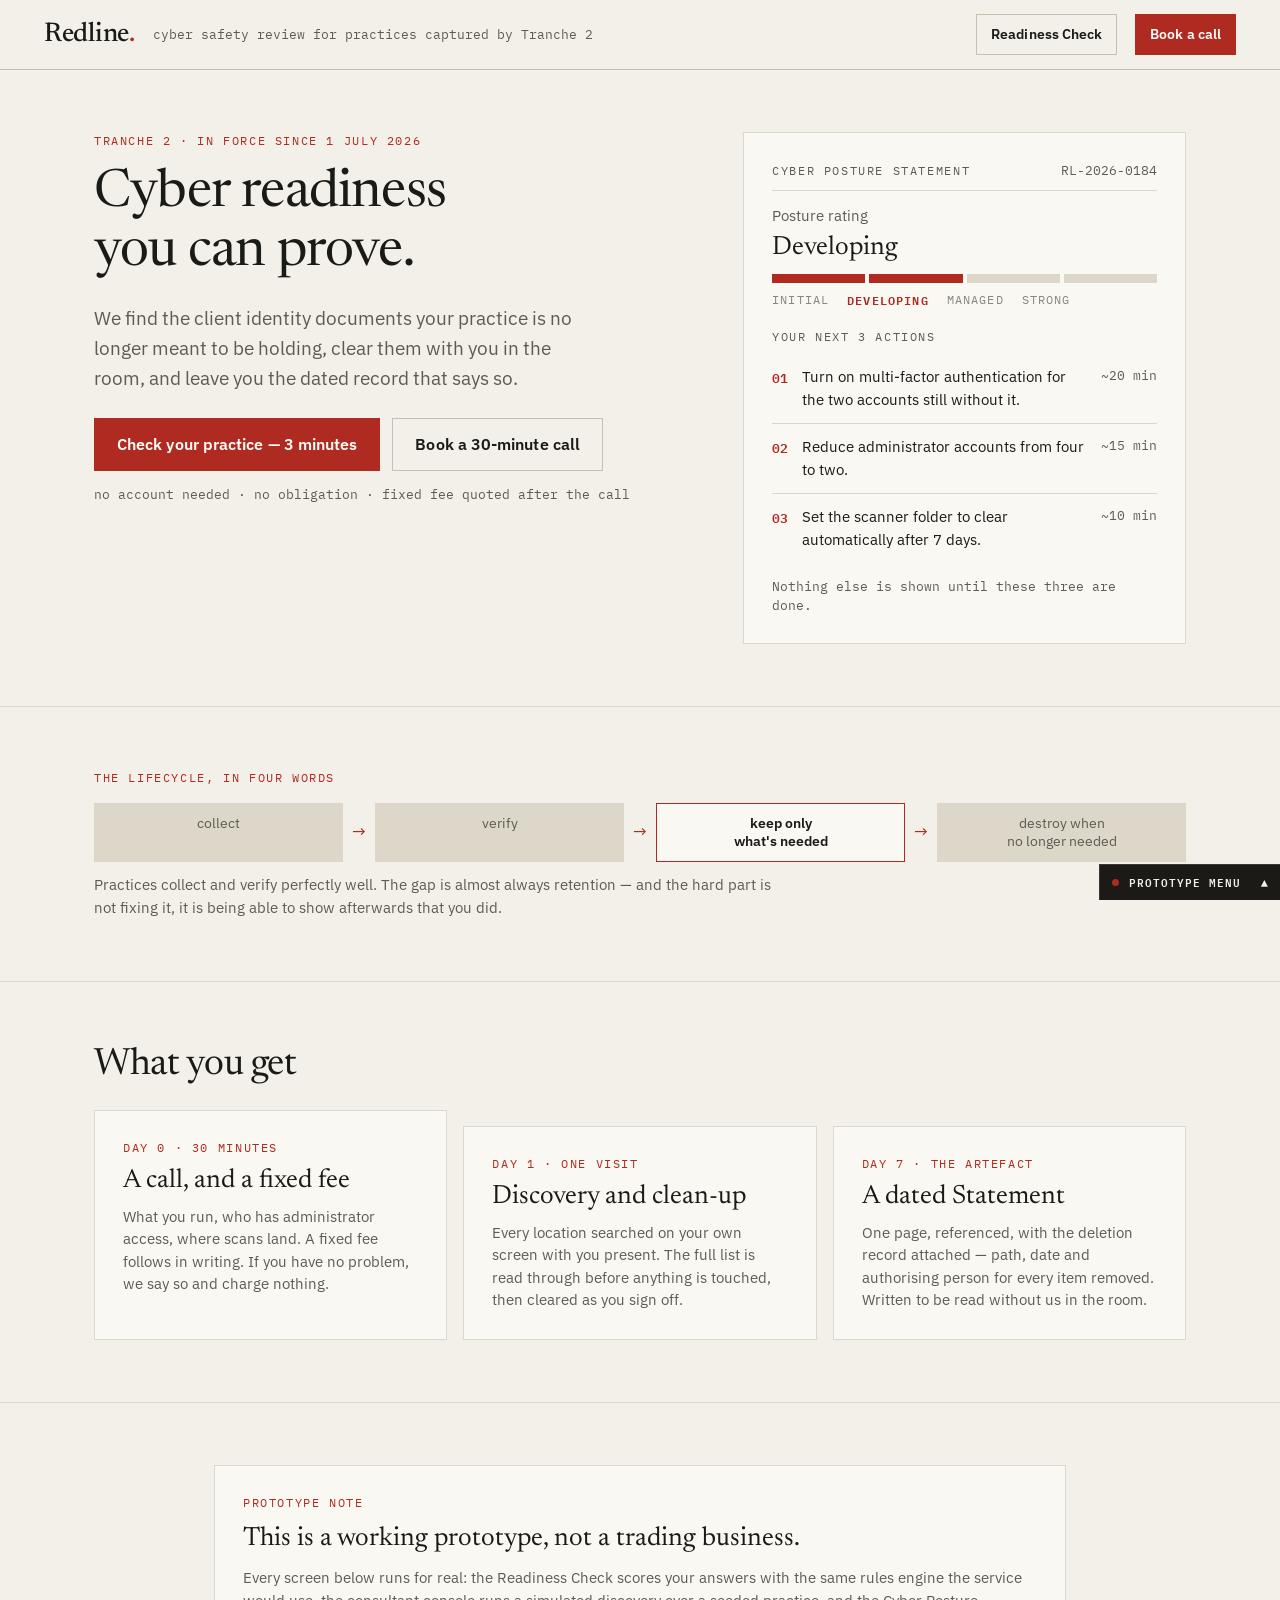
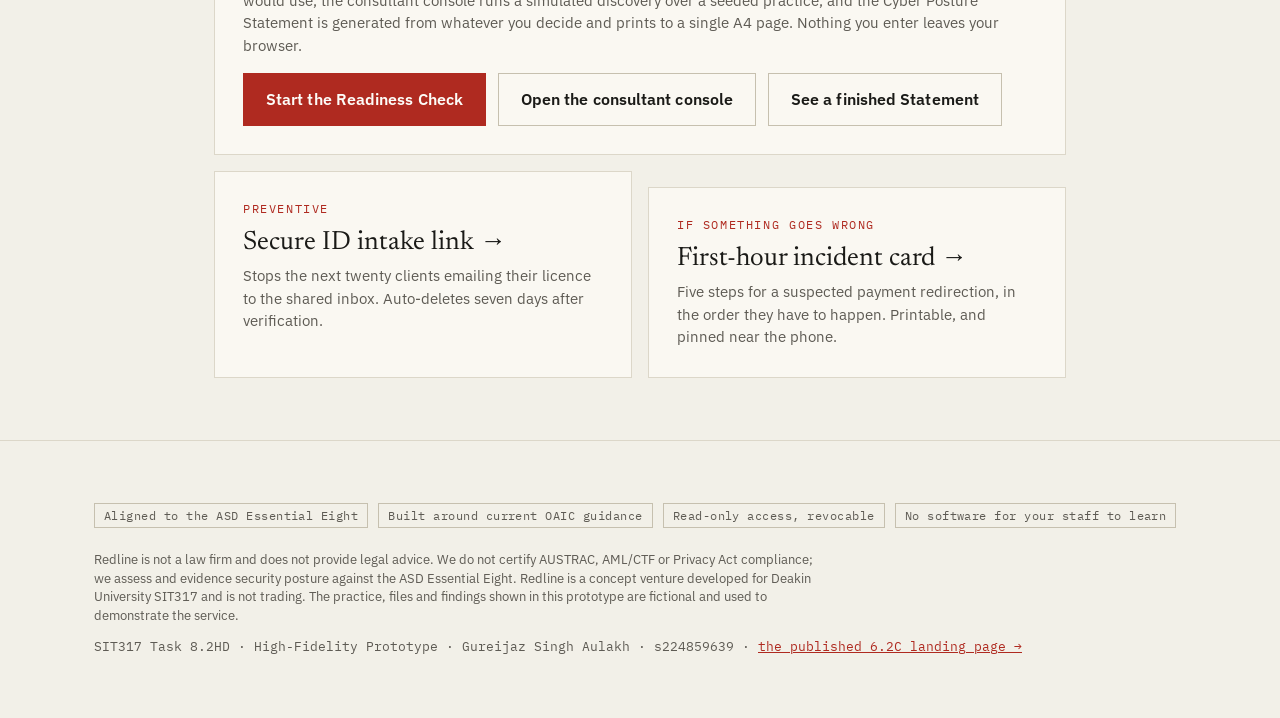
==== prototype/index.html @ b75f968e "Add high-fidelity prototype - SIT317 Task 8.2HD A working MVP of the Redline service, built on the T" ====
<!doctype html>
<html lang="en-AU">
<head>
<meta charset="utf-8">
<meta name="viewport" content="width=device-width, initial-scale=1">
<meta name="color-scheme" content="light dark">
<meta name="description" content="Redline MVP — a working high-fidelity prototype of the Tranche 2 readiness check, consultant console and Cyber Posture Statement.">
<title>Redline — cyber readiness you can prove</title>
<link rel="icon" href="data:image/svg+xml,%3Csvg xmlns=%27http://www.w3.org/2000/svg%27 viewBox=%270 0 32 32%27%3E%3Ccircle cx=%2716%27 cy=%2716%27 r=%2710%27 fill=%27%23AF2A20%27/%3E%3C/svg%3E">
<link rel="preconnect" href="https://fonts.googleapis.com">
<link rel="preconnect" href="https://fonts.gstatic.com" crossorigin>
<link rel="stylesheet" href="https://fonts.googleapis.com/css2?family=Newsreader:opsz,wght@6..72,300;6..72,400;6..72,500&family=IBM+Plex+Sans:wght@400;500;600;700&family=IBM+Plex+Mono:wght@400;500;600&display=swap">
<link rel="stylesheet" href="assets/redline.css">
</head>
<body>

<header class="bar">
  <a class="wm" href="index.html">Redline<i>.</i></a>
  <span class="tag">cyber safety review for practices captured by Tranche 2</span>
  <span class="grow"></span>
  <a class="btn ghost sm" href="check.html">Readiness Check</a>
  <a class="btn sm" href="#call">Book a call</a>
</header>

<main>

  <section>
    <div class="wrap">
      <div class="grid c2-1" style="align-items:start;gap:clamp(24px,4vw,52px)">
        <div>
          <p class="lbl red" style="margin-bottom:14px">Tranche 2 · in force since 1 July 2026</p>
          <h1 class="h-xl">Cyber readiness<br>you can prove.</h1>
          <p class="lead" style="margin:20px 0 8px;max-width:46ch">
            We find the client identity documents your practice is no longer meant to be holding,
            clear them with you in the room, and leave you the dated record that says so.
          </p>
          <div class="btn-row" style="margin-top:24px">
            <a class="btn" href="check.html">Check your practice — 3 minutes</a>
            <a class="btn ghost" href="#call">Book a 30-minute call</a>
          </div>
          <p class="mono tiny" style="margin-top:14px">no account needed · no obligation · fixed fee quoted after the call</p>
        </div>

        <aside class="card" aria-label="Example Cyber Posture Statement">
          <div style="display:flex;justify-content:space-between;align-items:baseline;gap:12px;border-bottom:1px solid var(--rule);padding-bottom:10px;margin-bottom:14px">
            <span class="lbl">Cyber Posture Statement</span>
            <span class="mono tiny">RL-2026-0184</span>
          </div>
          <p class="small muted" style="margin-bottom:4px">Posture rating</p>
          <p class="h-md" style="margin-bottom:2px">Developing</p>
          <div class="meter"><i class="on"></i><i class="on"></i><i></i><i></i></div>
          <div class="bands" style="margin-bottom:18px">
            <span>Initial</span><span class="on">Developing</span><span>Managed</span><span>Strong</span>
          </div>
          <p class="lbl" style="margin-bottom:8px">Your next 3 actions</p>
          <ol class="acts small">
            <li><span style="flex:1">Turn on multi-factor authentication for the two accounts still without it.</span><span class="est">~20 min</span></li>
            <li><span style="flex:1">Reduce administrator accounts from four to two.</span><span class="est">~15 min</span></li>
            <li><span style="flex:1">Set the scanner folder to clear automatically after 7 days.</span><span class="est">~10 min</span></li>
          </ol>
          <p class="mono tiny" style="margin-top:14px">Nothing else is shown until these three are done.</p>
        </aside>
      </div>
    </div>
  </section>

  <hr class="rule">

  <section>
    <div class="wrap">
      <p class="lbl red">The lifecycle, in four words</p>
      <div class="life" style="margin:16px 0 12px">
        <div class="st">collect</div><div class="ar">→</div>
        <div class="st">verify</div><div class="ar">→</div>
        <div class="st gap">keep only<br>what's needed</div><div class="ar">→</div>
        <div class="st">destroy when<br>no longer needed</div>
      </div>
      <p class="small muted" style="max-width:78ch">
        Practices collect and verify perfectly well. The gap is almost always retention —
        and the hard part is not fixing it, it is being able to show afterwards that you did.
      </p>
    </div>
  </section>

  <hr class="rule">

  <section>
    <div class="wrap">
      <h2 class="h-lg" style="margin-bottom:22px">What you get</h2>
      <div class="grid c3">
        <div class="card">
          <p class="lbl red" style="margin-bottom:8px">Day 0 · 30 minutes</p>
          <h3 class="h-md" style="margin-bottom:8px">A call, and a fixed fee</h3>
          <p class="small muted">What you run, who has administrator access, where scans land. A fixed fee follows in writing. If you have no problem, we say so and charge nothing.</p>
        </div>
        <div class="card">
          <p class="lbl red" style="margin-bottom:8px">Day 1 · one visit</p>
          <h3 class="h-md" style="margin-bottom:8px">Discovery and clean-up</h3>
          <p class="small muted">Every location searched on your own screen with you present. The full list is read through before anything is touched, then cleared as you sign off.</p>
        </div>
        <div class="card">
          <p class="lbl red" style="margin-bottom:8px">Day 7 · the artefact</p>
          <h3 class="h-md" style="margin-bottom:8px">A dated Statement</h3>
          <p class="small muted">One page, referenced, with the deletion record attached — path, date and authorising person for every item removed. Written to be read without us in the room.</p>
        </div>
      </div>
    </div>
  </section>

  <hr class="rule">

  <section id="call">
    <div class="wrap mid">
      <div class="card">
        <p class="lbl red" style="margin-bottom:10px">Prototype note</p>
        <h2 class="h-md" style="margin-bottom:12px">This is a working prototype, not a trading business.</h2>
        <p class="small muted" style="margin-bottom:16px">
          Every screen below runs for real: the Readiness Check scores your answers with the same
          rules engine the service would use, the consultant console runs a simulated discovery over a
          seeded practice, and the Cyber Posture Statement is generated from whatever you decide and
          prints to a single A4 page. Nothing you enter leaves your browser.
        </p>
        <div class="btn-row">
          <a class="btn" href="check.html">Start the Readiness Check</a>
          <a class="btn ghost" href="console.html">Open the consultant console</a>
          <a class="btn ghost" href="statement.html">See a finished Statement</a>
        </div>
      </div>
      <div class="grid c2" style="margin-top:16px">
        <a class="card" href="intake.html" style="text-decoration:none;color:inherit">
          <p class="lbl red" style="margin-bottom:8px">Preventive</p>
          <h3 class="h-md" style="margin-bottom:6px">Secure ID intake link →</h3>
          <p class="small muted">Stops the next twenty clients emailing their licence to the shared inbox. Auto-deletes seven days after verification.</p>
        </a>
        <a class="card" href="incident.html" style="text-decoration:none;color:inherit">
          <p class="lbl red" style="margin-bottom:8px">If something goes wrong</p>
          <h3 class="h-md" style="margin-bottom:6px">First-hour incident card →</h3>
          <p class="small muted">Five steps for a suspected payment redirection, in the order they have to happen. Printable, and pinned near the phone.</p>
        </a>
      </div>
    </div>
  </section>

  <hr class="rule">

  <section>
    <div class="wrap">
      <div class="btn-row" style="gap:10px">
        <span class="pill">Aligned to the ASD Essential Eight</span>
        <span class="pill">Built around current OAIC guidance</span>
        <span class="pill">Read-only access, revocable</span>
        <span class="pill">No software for your staff to learn</span>
      </div>
      <p class="tiny" style="margin-top:22px;max-width:90ch">
        Redline is not a law firm and does not provide legal advice. We do not certify AUSTRAC, AML/CTF or
        Privacy Act compliance; we assess and evidence security posture against the ASD Essential Eight.
        Redline is a concept venture developed for Deakin University SIT317 and is not trading. The practice,
        files and findings shown in this prototype are fictional and used to demonstrate the service.
      </p>
      <p class="mono tiny" style="margin-top:12px">
        SIT317 Task 8.2HD · High-Fidelity Prototype · Gureijaz Singh Aulakh · s224859639 ·
        <a href="../index.html">the published 6.2C landing page →</a>
      </p>
    </div>
  </section>

</main>

<script src="assets/app.js"></script>
<script src="assets/data.js"></script>
</body>
</html>
---- prototype/assets/redline.css ----
/* ============================================================
   REDLINE — design system for the 8.2HD high-fidelity prototype
   Tokens carried over verbatim from the Task 6.1P brand guide and
   the Task 6.2C landing page, so the prototype and the published
   page are the same product.

   Light: warm paper, brick red.   Dark: near-black, signal coral.
   Every colour is declared on bare :root first, then re-declared in
   the media query and again under [data-theme] so the manual toggle
   wins in both directions.
   ============================================================ */

:root{
  --paper:#F2F0E8;      /* Paper        — the primary ground, warm not white */
  --paper-2:#FAF8F2;    /* Card         — raised panels */
  --ink:#1A1A17;        /* Charcoal     — wordmark, headings, body. Never pure black */
  --ink-2:#5E5B54;      /* Slate        — secondary text, captions */
  --ink-3:#8A867C;
  --rule:#DCD7C9;       /* Rule         — hairlines, table borders */
  --rule-2:#C6C0AF;
  --accent:#AF2A20;     /* Redline Red  — the dot, links, buttons, emphasis */
  --accent-wash:rgba(175,42,32,.07);
  --on-accent:#FDFCF8;
  --ok:#1F6B4A;
  --ok-wash:rgba(31,107,74,.09);
  --warn:#8A5A12;
  --warn-wash:rgba(138,90,18,.10);
  --slab:#1C1A17;
  --slab-ink:#F2F0E8;
  --slab-ink-2:#A8A399;
  --slab-rule:#3A3630;
  --shadow:0 1px 2px rgba(26,26,23,.04),0 8px 24px rgba(26,26,23,.05);
}
@media (prefers-color-scheme: dark){
  :root:not([data-theme="light"]){
    --paper:#1A1917; --paper-2:#131211;
    --ink:#EFEBE2; --ink-2:#A29D93; --ink-3:#7B766D;
    --rule:#302D28; --rule-2:#413D36;
    --accent:#F0705E; --accent-wash:rgba(240,112,94,.10); --on-accent:#1A1917;
    --ok:#5FBF93; --ok-wash:rgba(95,191,147,.12);
    --warn:#D9A75A; --warn-wash:rgba(217,167,90,.12);
    --slab:#0F0E0D; --slab-ink:#EFEBE2; --slab-ink-2:#A29D93; --slab-rule:#2A2723;
    --shadow:0 1px 2px rgba(0,0,0,.3),0 8px 24px rgba(0,0,0,.35);
  }
}
:root[data-theme="dark"]{
  --paper:#1A1917; --paper-2:#131211;
  --ink:#EFEBE2; --ink-2:#A29D93; --ink-3:#7B766D;
  --rule:#302D28; --rule-2:#413D36;
  --accent:#F0705E; --accent-wash:rgba(240,112,94,.10); --on-accent:#1A1917;
  --ok:#5FBF93; --ok-wash:rgba(95,191,147,.12);
  --warn:#D9A75A; --warn-wash:rgba(217,167,90,.12);
  --slab:#0F0E0D; --slab-ink:#EFEBE2; --slab-ink-2:#A29D93; --slab-rule:#2A2723;
  --shadow:0 1px 2px rgba(0,0,0,.3),0 8px 24px rgba(0,0,0,.35);
}

*{box-sizing:border-box}
html{color-scheme:light dark}
body{
  margin:0;
  background:var(--paper);
  color:var(--ink);
  font-family:"IBM Plex Sans",-apple-system,"Segoe UI",Roboto,sans-serif;
  font-size:17px;
  line-height:1.62;
  -webkit-font-smoothing:antialiased;
}
img{max-width:100%}
[hidden]{display:none !important}
h1,h2,h3,h4,p,figure,blockquote,ul,ol{margin:0}
ul,ol{padding:0;list-style:none}
button{font:inherit;color:inherit;background:none;border:none;padding:0;cursor:pointer}
input,select,textarea{font:inherit;color:inherit}
a{color:var(--accent)}
:focus-visible{outline:2px solid var(--accent);outline-offset:3px;border-radius:2px}

.serif{font-family:Newsreader,Georgia,"Times New Roman",serif;font-weight:400}
.mono{font-family:"IBM Plex Mono",ui-monospace,Consolas,monospace}
.lbl{
  font-family:"IBM Plex Mono",ui-monospace,Consolas,monospace;
  font-size:11.5px;letter-spacing:.14em;text-transform:uppercase;color:var(--ink-2);
}
.lbl.red{color:var(--accent)}
.muted{color:var(--ink-2)}
.small{font-size:14.5px;line-height:1.55}
.tiny{font-size:12.5px;line-height:1.5;color:var(--ink-2)}
.center{text-align:center}

/* ===================== wordmark ===================== */
.wm{
  font-family:Newsreader,Georgia,serif;font-weight:500;
  font-size:27px;letter-spacing:-.01em;color:var(--ink);
  text-decoration:none;display:inline-block;line-height:1;
}
.wm i{color:var(--accent);font-style:normal}
.wm.sm{font-size:21px}

/* ===================== chrome ===================== */
.bar{
  position:sticky;top:0;z-index:40;
  display:flex;align-items:center;gap:18px;
  padding:14px clamp(18px,4vw,44px);
  background:var(--paper);border-bottom:1px solid var(--rule-2);
}
.bar .grow{flex:1}
.bar .tag{font-family:"IBM Plex Mono",ui-monospace,Consolas,monospace;font-size:12.5px;color:var(--ink-2)}

/* On a phone the bar keeps only the wordmark and the actions — the
   tagline is the first thing to go, and the engagement pill is clipped
   rather than allowed to push the page sideways. */
@media (max-width:760px){
  .bar{flex-wrap:wrap;gap:10px;padding:12px 16px}
  .bar .tag{display:none}
  .bar .pill{max-width:50vw;overflow:hidden;text-overflow:ellipsis}
}

.wrap{max-width:1180px;margin:0 auto;padding:0 clamp(18px,4vw,44px)}
.wrap.narrow{max-width:760px}
.wrap.mid{max-width:940px}
section{padding:clamp(34px,5vw,62px) 0}
.rule{height:1px;background:var(--rule);border:0;margin:0}

/* ===================== type ===================== */
.h-xl{font-family:Newsreader,Georgia,serif;font-weight:400;font-size:clamp(2.1rem,4.4vw,3.3rem);line-height:1.12;letter-spacing:-.015em}
.h-lg{font-family:Newsreader,Georgia,serif;font-weight:400;font-size:clamp(1.7rem,3vw,2.35rem);line-height:1.16;letter-spacing:-.012em}
.h-md{font-family:Newsreader,Georgia,serif;font-weight:400;font-size:clamp(1.3rem,2.2vw,1.65rem);line-height:1.22}
.h-sm{font-family:"IBM Plex Sans",sans-serif;font-weight:600;font-size:17px;line-height:1.35}
.lead{font-size:19px;line-height:1.6;color:var(--ink-2)}

/* ===================== buttons ===================== */
.btn{
  display:inline-flex;align-items:center;justify-content:center;gap:9px;
  padding:13px 22px;border:1px solid var(--accent);background:var(--accent);color:var(--on-accent);
  font-weight:600;font-size:15.5px;letter-spacing:.005em;text-decoration:none;
  transition:filter .15s ease, transform .06s ease;
}
.btn:hover{filter:brightness(1.08)}
.btn:active{transform:translateY(1px)}
.btn.ghost{background:transparent;color:var(--ink);border-color:var(--rule-2)}
.btn.ghost:hover{border-color:var(--ink);filter:none}
.btn.sm{padding:8px 14px;font-size:14px}
.btn[disabled]{opacity:.4;cursor:not-allowed;filter:none}
.btn-row{display:flex;flex-wrap:wrap;gap:12px;align-items:center}

/* ===================== panels ===================== */
.card{background:var(--paper-2);border:1px solid var(--rule);padding:clamp(18px,2.6vw,28px)}
.card.flat{background:transparent}
.card + .card{margin-top:16px}
.grid{display:grid;gap:16px}
@media(min-width:760px){
  .grid.c2{grid-template-columns:1fr 1fr}
  .grid.c3{grid-template-columns:repeat(3,1fr)}
  .grid.c2-1{grid-template-columns:1.35fr 1fr}
}

.note{border-left:3px solid var(--accent);padding:2px 0 2px 16px;color:var(--ink-2);font-size:15px;line-height:1.56}

/* ===================== forms ===================== */
.field{display:block;margin-bottom:14px}
.field > span{display:block;margin-bottom:5px}
input[type=text],input[type=email],select,textarea{
  width:100%;padding:11px 13px;background:var(--paper-2);
  border:1px solid var(--rule-2);color:var(--ink);border-radius:0;
}
input:focus,select:focus,textarea:focus{outline:2px solid var(--accent);outline-offset:0;border-color:var(--accent)}

/* option buttons in the readiness check */
.opt{
  display:flex;align-items:flex-start;gap:13px;width:100%;text-align:left;
  padding:15px 17px;margin-bottom:10px;
  background:var(--paper-2);border:1px solid var(--rule);
  transition:border-color .12s ease, background .12s ease;
}
.opt:hover{border-color:var(--rule-2)}
.opt .box{
  flex:0 0 auto;width:17px;height:17px;margin-top:4px;
  border:1.5px solid var(--rule-2);background:transparent;
}
.opt[aria-pressed="true"]{border-color:var(--accent);border-width:1.5px;background:var(--accent-wash)}
.opt[aria-pressed="true"] .box{border-color:var(--accent);background:var(--accent);box-shadow:inset 0 0 0 2.5px var(--paper-2)}
.opt.unsure{border-style:dashed;background:transparent}
.opt.unsure[aria-pressed="true"]{background:var(--accent-wash)}
.opt .txt{flex:1}
.opt .sub{display:block;font-size:13.5px;color:var(--ink-2);margin-top:2px;line-height:1.45}

/* ===================== progress ===================== */
.prog{display:flex;gap:4px;margin-bottom:26px}
.prog i{flex:1;height:4px;background:var(--rule);display:block}
.prog i.on{background:var(--accent)}

/* ===================== posture meter ===================== */
.meter{display:flex;gap:4px;margin:10px 0 8px}
.meter i{flex:1;height:9px;background:var(--rule);display:block}
.meter i.on{background:var(--accent)}
.bands{display:flex;gap:18px;flex-wrap:wrap}
.bands span{font-family:"IBM Plex Mono",ui-monospace,Consolas,monospace;font-size:11.5px;letter-spacing:.1em;text-transform:uppercase;color:var(--ink-3)}
.bands span.on{color:var(--accent);font-weight:600}

/* ===================== lifecycle strip ===================== */
.life{display:flex;align-items:stretch;gap:0;flex-wrap:wrap}
.life .st{
  flex:1;min-width:120px;padding:11px 12px;text-align:center;
  background:var(--rule);color:var(--ink-2);font-size:13.5px;line-height:1.3;
  border:1.5px solid transparent;
}
.life .ar{align-self:center;padding:0 9px;color:var(--accent)}
.life .st.gap{background:var(--paper-2);border-color:var(--accent);color:var(--ink);font-weight:600}

/* ===================== tables ===================== */
table{width:100%;border-collapse:collapse}
th,td{text-align:left;padding:10px 12px;border-bottom:1px solid var(--rule);vertical-align:top;font-size:15px}
th{
  font-family:"IBM Plex Mono",ui-monospace,Consolas,monospace;
  font-size:11.5px;letter-spacing:.12em;text-transform:uppercase;color:var(--accent);
  border-bottom:1px solid var(--rule-2);font-weight:500;
}
td.num,th.num{text-align:right;white-space:nowrap}
tr:last-child td{border-bottom:0}

/* ===================== pills ===================== */
.pill{
  display:inline-block;padding:2px 9px;
  font-family:"IBM Plex Mono",ui-monospace,Consolas,monospace;font-size:12px;letter-spacing:.04em;
  border:1px solid var(--rule-2);color:var(--ink-2);white-space:nowrap;
}
.pill.red{border-color:var(--accent);color:var(--accent)}
.pill.ok{border-color:var(--ok);color:var(--ok);background:var(--ok-wash)}
.pill.warn{border-color:var(--warn);color:var(--warn);background:var(--warn-wash)}

/* ===================== action list ===================== */
.acts{counter-reset:a}
.acts li{display:flex;gap:14px;padding:12px 0;border-bottom:1px solid var(--rule)}
.acts li:last-child{border-bottom:0}
.acts li:before{
  counter-increment:a;content:"0" counter(a);
  font-family:"IBM Plex Mono",ui-monospace,Consolas,monospace;font-size:13px;color:var(--accent);font-weight:600;padding-top:2px;
}
.acts .est{font-family:"IBM Plex Mono",ui-monospace,Consolas,monospace;font-size:13px;color:var(--ink-2);white-space:nowrap}

/* ===================== scan animation ===================== */
.scan{border:1px solid var(--rule);background:var(--paper-2)}
.scan .row{display:flex;align-items:center;gap:12px;padding:11px 14px;border-bottom:1px solid var(--rule);font-size:15px}
.scan .row:last-child{border-bottom:0}
.scan .row .loc{flex:1}
.scan .row .st{font-family:"IBM Plex Mono",ui-monospace,Consolas,monospace;font-size:12.5px;color:var(--ink-3)}
.scan .row.done .st{color:var(--accent)}
.scan .row.busy .st:after{content:"";animation:dots 1.2s steps(4,end) infinite}
@keyframes dots{0%{content:""}25%{content:"."}50%{content:".."}75%{content:"..."}}

/* ===================== prototype menu ===================== */
.protobar{
  position:fixed;right:0;bottom:0;z-index:60;
  background:var(--slab);color:var(--slab-ink);border:1px solid var(--slab-rule);border-right:0;border-bottom:0;
  font-family:"IBM Plex Mono",ui-monospace,Consolas,monospace;font-size:12px;
  max-width:min(96vw,560px);
}
.protobar .hd{display:flex;align-items:center;gap:10px;padding:8px 12px;cursor:pointer}
.protobar .hd b{font-weight:600;letter-spacing:.09em;text-transform:uppercase;font-size:11px;color:var(--slab-ink)}
.protobar .hd .dot{width:7px;height:7px;background:var(--accent);border-radius:50%}
.protobar .hd .grow{flex:1}
.protobar .bd{border-top:1px solid var(--slab-rule);padding:10px 12px 12px;display:flex;flex-wrap:wrap;gap:6px}
.protobar a,.protobar button{
  display:inline-block;padding:5px 9px;border:1px solid var(--slab-rule);color:var(--slab-ink-2);
  text-decoration:none;font-size:11.5px;
}
.protobar a:hover,.protobar button:hover{border-color:var(--accent);color:var(--accent)}
.protobar a.here{border-color:var(--accent);color:var(--accent)}
.protobar .seed{color:var(--slab-ink);border-color:var(--slab-ink-2)}

/* ===================== statement (print artefact) ===================== */
.stmt{
  background:var(--paper-2);border:1px solid var(--rule);
  padding:clamp(22px,3.4vw,38px);box-shadow:var(--shadow);
}
.stmt .head{display:flex;justify-content:space-between;gap:24px;flex-wrap:wrap;
  border-bottom:1.5px solid var(--ink);padding-bottom:16px;margin-bottom:16px}
.stmt .ref{text-align:right;font-family:"IBM Plex Mono",ui-monospace,Consolas,monospace;font-size:13px;color:var(--ink-2);line-height:1.7}
.stmt .ref b{display:block;color:var(--ink);font-size:16px;letter-spacing:.04em;font-weight:500}
.stmt .meta{display:flex;flex-wrap:wrap;gap:6px 26px;padding-bottom:16px;border-bottom:1px solid var(--rule);margin-bottom:18px;font-size:15px}
.stmt .meta b{font-weight:600}
.stmt .box{background:var(--paper);border:1px solid var(--rule);padding:16px 18px}
.stmt .foot{border-top:1px solid var(--rule);margin-top:22px;padding-top:12px;display:flex;justify-content:space-between;gap:20px;flex-wrap:wrap}

@media print{
  @page{size:A4;margin:14mm}
  :root{--paper:#fff;--paper-2:#fff;--ink:#1A1A17;--ink-2:#55524B;--rule:#D4CFC2;--rule-2:#BBB5A6;--accent:#AF2A20;--shadow:none}
  .bar,.protobar,.noprint{display:none !important}
  body{background:#fff;font-size:11pt;line-height:1.45}
  .stmt{border:0;padding:0;box-shadow:none}
  .wrap{max-width:none;padding:0}
  section{padding:0}
  .pagebreak{break-before:page}
  a{color:var(--ink);text-decoration:none}
}
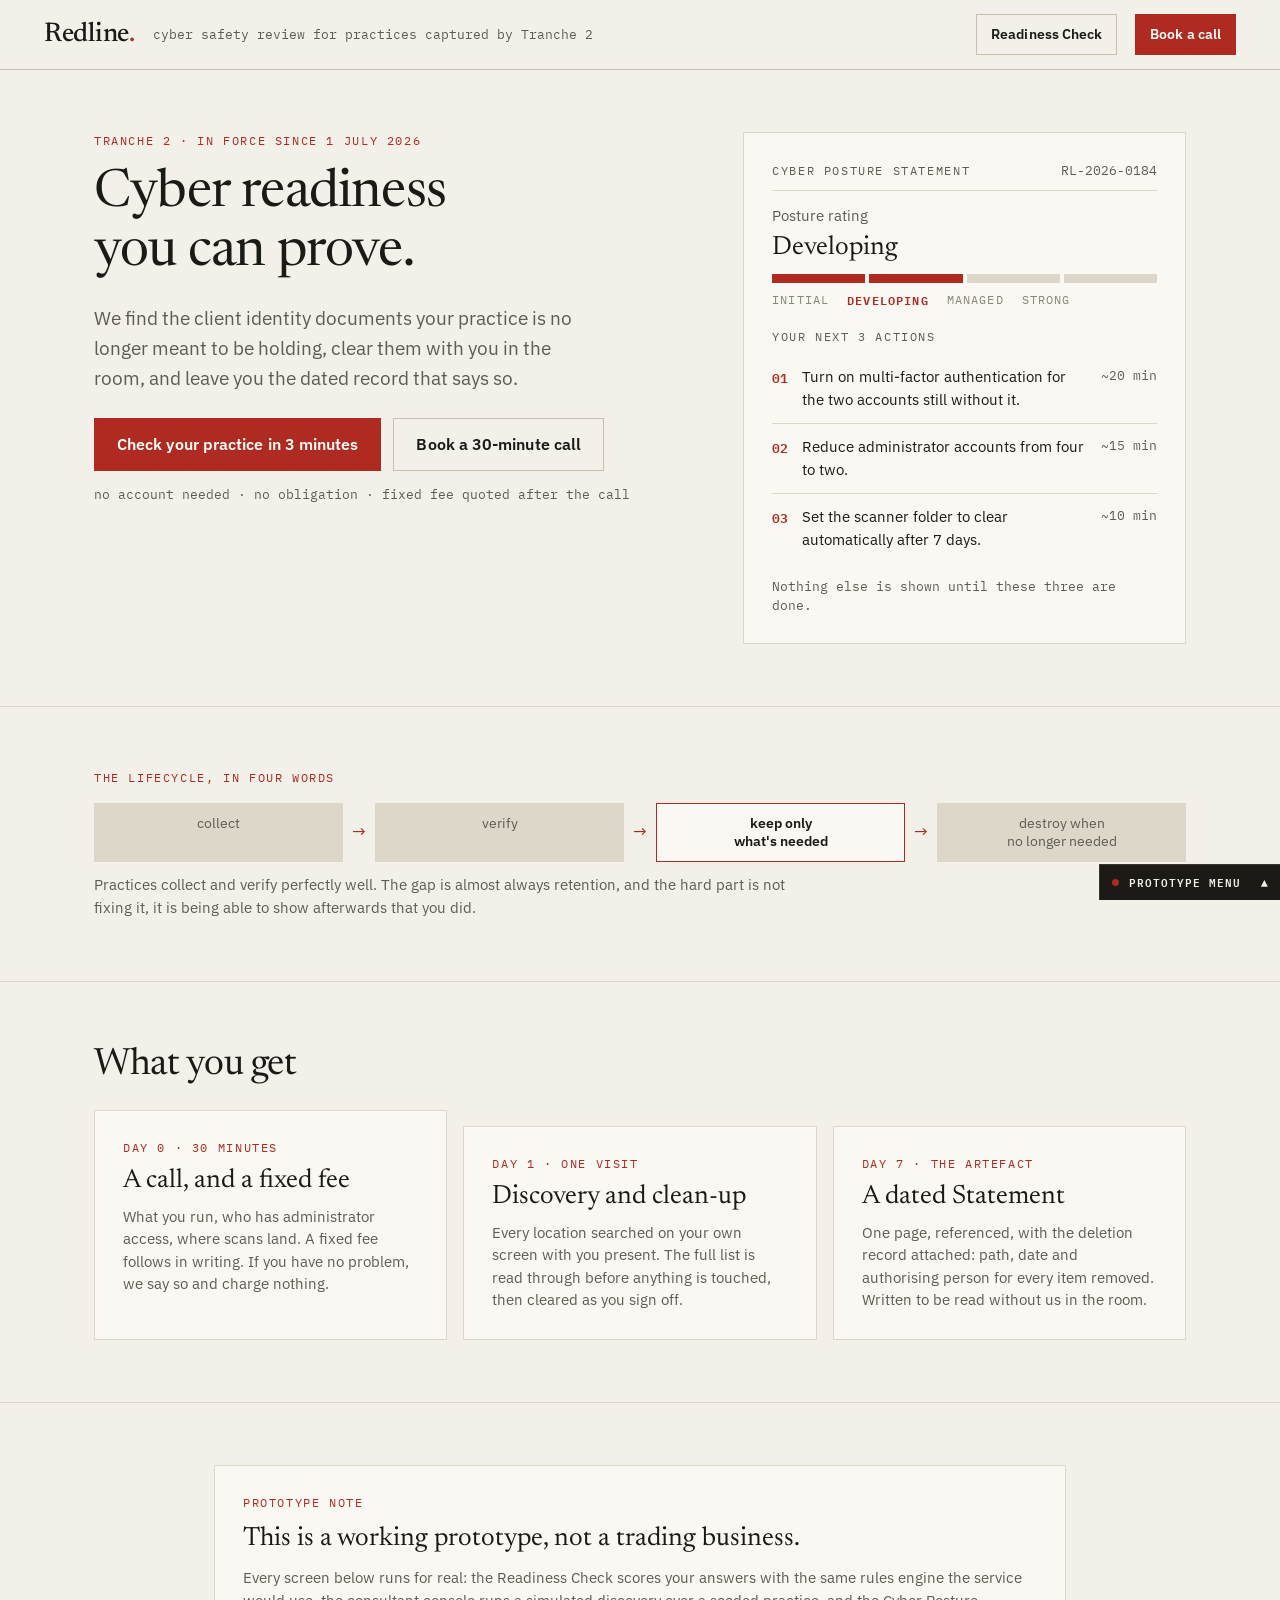
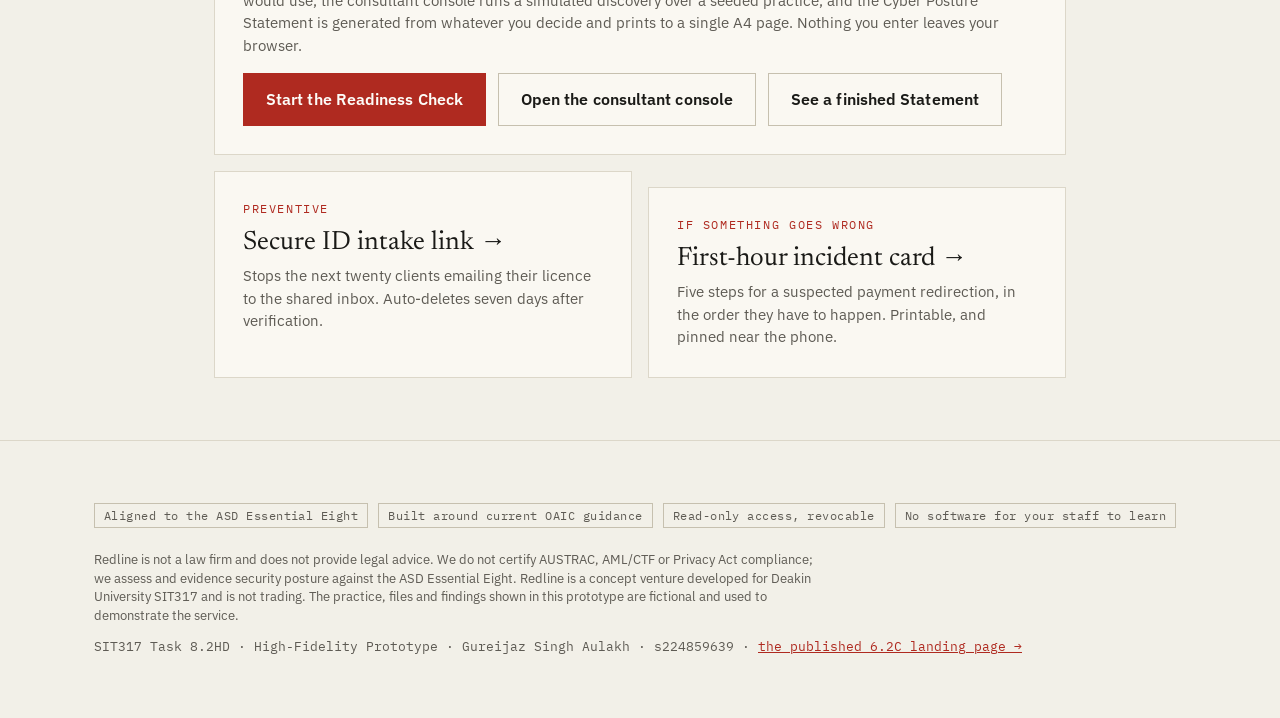
==== commit cd76bfdb: "Add high-fidelity prototype - SIT317 Task 8.2HD" ====
--- a/prototype/index.html
+++ b/prototype/index.html
@@ -4,8 +4,8 @@
 <meta charset="utf-8">
 <meta name="viewport" content="width=device-width, initial-scale=1">
 <meta name="color-scheme" content="light dark">
-<meta name="description" content="Redline MVP — a working high-fidelity prototype of the Tranche 2 readiness check, consultant console and Cyber Posture Statement.">
-<title>Redline — cyber readiness you can prove</title>
+<meta name="description" content="Redline MVP: a working high-fidelity prototype of the Tranche 2 readiness check, consultant console and Cyber Posture Statement.">
+<title>Redline | cyber readiness you can prove</title>
 <link rel="icon" href="data:image/svg+xml,%3Csvg xmlns=%27http://www.w3.org/2000/svg%27 viewBox=%270 0 32 32%27%3E%3Ccircle cx=%2716%27 cy=%2716%27 r=%2710%27 fill=%27%23AF2A20%27/%3E%3C/svg%3E">
 <link rel="preconnect" href="https://fonts.googleapis.com">
 <link rel="preconnect" href="https://fonts.gstatic.com" crossorigin>
@@ -35,7 +35,7 @@
             clear them with you in the room, and leave you the dated record that says so.
           </p>
           <div class="btn-row" style="margin-top:24px">
-            <a class="btn" href="check.html">Check your practice — 3 minutes</a>
+            <a class="btn" href="check.html">Check your practice in 3 minutes</a>
             <a class="btn ghost" href="#call">Book a 30-minute call</a>
           </div>
           <p class="mono tiny" style="margin-top:14px">no account needed · no obligation · fixed fee quoted after the call</p>
@@ -76,7 +76,7 @@
         <div class="st">destroy when<br>no longer needed</div>
       </div>
       <p class="small muted" style="max-width:78ch">
-        Practices collect and verify perfectly well. The gap is almost always retention —
+        Practices collect and verify perfectly well. The gap is almost always retention,
         and the hard part is not fixing it, it is being able to show afterwards that you did.
       </p>
     </div>
@@ -101,7 +101,7 @@
         <div class="card">
           <p class="lbl red" style="margin-bottom:8px">Day 7 · the artefact</p>
           <h3 class="h-md" style="margin-bottom:8px">A dated Statement</h3>
-          <p class="small muted">One page, referenced, with the deletion record attached — path, date and authorising person for every item removed. Written to be read without us in the room.</p>
+          <p class="small muted">One page, referenced, with the deletion record attached: path, date and authorising person for every item removed. Written to be read without us in the room.</p>
         </div>
       </div>
     </div>
@@ -159,7 +159,7 @@
       </p>
       <p class="mono tiny" style="margin-top:12px">
         SIT317 Task 8.2HD · High-Fidelity Prototype · Gureijaz Singh Aulakh · s224859639 ·
-        <a href="../index.html">the published 6.2C landing page →</a>
+        <a href="https://gureijaz.github.io/redline-landing/">the published 6.2C landing page →</a>
       </p>
     </div>
   </section>
--- a/prototype/assets/redline.css
+++ b/prototype/assets/redline.css
@@ -1,24 +1,13 @@
-/* ============================================================
-   REDLINE — design system for the 8.2HD high-fidelity prototype
-   Tokens carried over verbatim from the Task 6.1P brand guide and
-   the Task 6.2C landing page, so the prototype and the published
-   page are the same product.
-
-   Light: warm paper, brick red.   Dark: near-black, signal coral.
-   Every colour is declared on bare :root first, then re-declared in
-   the media query and again under [data-theme] so the manual toggle
-   wins in both directions.
-   ============================================================ */
 
 :root{
-  --paper:#F2F0E8;      /* Paper        — the primary ground, warm not white */
-  --paper-2:#FAF8F2;    /* Card         — raised panels */
-  --ink:#1A1A17;        /* Charcoal     — wordmark, headings, body. Never pure black */
-  --ink-2:#5E5B54;      /* Slate        — secondary text, captions */
+  --paper:#F2F0E8;      /* Paper: the primary ground, warm not white */
+  --paper-2:#FAF8F2;    /* Card: raised panels */
+  --ink:#1A1A17;        /* Charcoal: wordmark, headings, body. Never pure black */
+  --ink-2:#5E5B54;      /* Slate: secondary text, captions */
   --ink-3:#8A867C;
-  --rule:#DCD7C9;       /* Rule         — hairlines, table borders */
+  --rule:#DCD7C9;       /* Rule: hairlines, table borders */
   --rule-2:#C6C0AF;
-  --accent:#AF2A20;     /* Redline Red  — the dot, links, buttons, emphasis */
+  --accent:#AF2A20;     /* Redline Red: the dot, links, buttons, emphasis */
   --accent-wash:rgba(175,42,32,.07);
   --on-accent:#FDFCF8;
   --ok:#1F6B4A;
@@ -86,7 +75,7 @@
 .tiny{font-size:12.5px;line-height:1.5;color:var(--ink-2)}
 .center{text-align:center}
 
-/* ===================== wordmark ===================== */
+/* wordmark */
 .wm{
   font-family:Newsreader,Georgia,serif;font-weight:500;
   font-size:27px;letter-spacing:-.01em;color:var(--ink);
@@ -95,7 +84,7 @@
 .wm i{color:var(--accent);font-style:normal}
 .wm.sm{font-size:21px}
 
-/* ===================== chrome ===================== */
+/* chrome */
 .bar{
   position:sticky;top:0;z-index:40;
   display:flex;align-items:center;gap:18px;
@@ -105,9 +94,6 @@
 .bar .grow{flex:1}
 .bar .tag{font-family:"IBM Plex Mono",ui-monospace,Consolas,monospace;font-size:12.5px;color:var(--ink-2)}
 
-/* On a phone the bar keeps only the wordmark and the actions — the
-   tagline is the first thing to go, and the engagement pill is clipped
-   rather than allowed to push the page sideways. */
 @media (max-width:760px){
   .bar{flex-wrap:wrap;gap:10px;padding:12px 16px}
   .bar .tag{display:none}
@@ -120,14 +106,14 @@
 section{padding:clamp(34px,5vw,62px) 0}
 .rule{height:1px;background:var(--rule);border:0;margin:0}
 
-/* ===================== type ===================== */
+/* type */
 .h-xl{font-family:Newsreader,Georgia,serif;font-weight:400;font-size:clamp(2.1rem,4.4vw,3.3rem);line-height:1.12;letter-spacing:-.015em}
 .h-lg{font-family:Newsreader,Georgia,serif;font-weight:400;font-size:clamp(1.7rem,3vw,2.35rem);line-height:1.16;letter-spacing:-.012em}
 .h-md{font-family:Newsreader,Georgia,serif;font-weight:400;font-size:clamp(1.3rem,2.2vw,1.65rem);line-height:1.22}
 .h-sm{font-family:"IBM Plex Sans",sans-serif;font-weight:600;font-size:17px;line-height:1.35}
 .lead{font-size:19px;line-height:1.6;color:var(--ink-2)}
 
-/* ===================== buttons ===================== */
+/* buttons */
 .btn{
   display:inline-flex;align-items:center;justify-content:center;gap:9px;
   padding:13px 22px;border:1px solid var(--accent);background:var(--accent);color:var(--on-accent);
@@ -142,7 +128,7 @@
 .btn[disabled]{opacity:.4;cursor:not-allowed;filter:none}
 .btn-row{display:flex;flex-wrap:wrap;gap:12px;align-items:center}
 
-/* ===================== panels ===================== */
+/* panels */
 .card{background:var(--paper-2);border:1px solid var(--rule);padding:clamp(18px,2.6vw,28px)}
 .card.flat{background:transparent}
 .card + .card{margin-top:16px}
@@ -155,7 +141,7 @@
 
 .note{border-left:3px solid var(--accent);padding:2px 0 2px 16px;color:var(--ink-2);font-size:15px;line-height:1.56}
 
-/* ===================== forms ===================== */
+/* forms */
 .field{display:block;margin-bottom:14px}
 .field > span{display:block;margin-bottom:5px}
 input[type=text],input[type=email],select,textarea{
@@ -183,12 +169,12 @@
 .opt .txt{flex:1}
 .opt .sub{display:block;font-size:13.5px;color:var(--ink-2);margin-top:2px;line-height:1.45}
 
-/* ===================== progress ===================== */
+/* progress */
 .prog{display:flex;gap:4px;margin-bottom:26px}
 .prog i{flex:1;height:4px;background:var(--rule);display:block}
 .prog i.on{background:var(--accent)}
 
-/* ===================== posture meter ===================== */
+/* posture meter */
 .meter{display:flex;gap:4px;margin:10px 0 8px}
 .meter i{flex:1;height:9px;background:var(--rule);display:block}
 .meter i.on{background:var(--accent)}
@@ -196,7 +182,7 @@
 .bands span{font-family:"IBM Plex Mono",ui-monospace,Consolas,monospace;font-size:11.5px;letter-spacing:.1em;text-transform:uppercase;color:var(--ink-3)}
 .bands span.on{color:var(--accent);font-weight:600}
 
-/* ===================== lifecycle strip ===================== */
+/* lifecycle strip */
 .life{display:flex;align-items:stretch;gap:0;flex-wrap:wrap}
 .life .st{
   flex:1;min-width:120px;padding:11px 12px;text-align:center;
@@ -206,7 +192,7 @@
 .life .ar{align-self:center;padding:0 9px;color:var(--accent)}
 .life .st.gap{background:var(--paper-2);border-color:var(--accent);color:var(--ink);font-weight:600}
 
-/* ===================== tables ===================== */
+/* tables */
 table{width:100%;border-collapse:collapse}
 th,td{text-align:left;padding:10px 12px;border-bottom:1px solid var(--rule);vertical-align:top;font-size:15px}
 th{
@@ -217,7 +203,7 @@
 td.num,th.num{text-align:right;white-space:nowrap}
 tr:last-child td{border-bottom:0}
 
-/* ===================== pills ===================== */
+/* pills */
 .pill{
   display:inline-block;padding:2px 9px;
   font-family:"IBM Plex Mono",ui-monospace,Consolas,monospace;font-size:12px;letter-spacing:.04em;
@@ -227,7 +213,7 @@
 .pill.ok{border-color:var(--ok);color:var(--ok);background:var(--ok-wash)}
 .pill.warn{border-color:var(--warn);color:var(--warn);background:var(--warn-wash)}
 
-/* ===================== action list ===================== */
+/* action list */
 .acts{counter-reset:a}
 .acts li{display:flex;gap:14px;padding:12px 0;border-bottom:1px solid var(--rule)}
 .acts li:last-child{border-bottom:0}
@@ -237,7 +223,7 @@
 }
 .acts .est{font-family:"IBM Plex Mono",ui-monospace,Consolas,monospace;font-size:13px;color:var(--ink-2);white-space:nowrap}
 
-/* ===================== scan animation ===================== */
+/* scan animation */
 .scan{border:1px solid var(--rule);background:var(--paper-2)}
 .scan .row{display:flex;align-items:center;gap:12px;padding:11px 14px;border-bottom:1px solid var(--rule);font-size:15px}
 .scan .row:last-child{border-bottom:0}
@@ -247,7 +233,7 @@
 .scan .row.busy .st:after{content:"";animation:dots 1.2s steps(4,end) infinite}
 @keyframes dots{0%{content:""}25%{content:"."}50%{content:".."}75%{content:"..."}}
 
-/* ===================== prototype menu ===================== */
+/* prototype menu */
 .protobar{
   position:fixed;right:0;bottom:0;z-index:60;
   background:var(--slab);color:var(--slab-ink);border:1px solid var(--slab-rule);border-right:0;border-bottom:0;
@@ -267,7 +253,7 @@
 .protobar a.here{border-color:var(--accent);color:var(--accent)}
 .protobar .seed{color:var(--slab-ink);border-color:var(--slab-ink-2)}
 
-/* ===================== statement (print artefact) ===================== */
+/* statement (print artefact) */
 .stmt{
   background:var(--paper-2);border:1px solid var(--rule);
   padding:clamp(22px,3.4vw,38px);box-shadow:var(--shadow);
